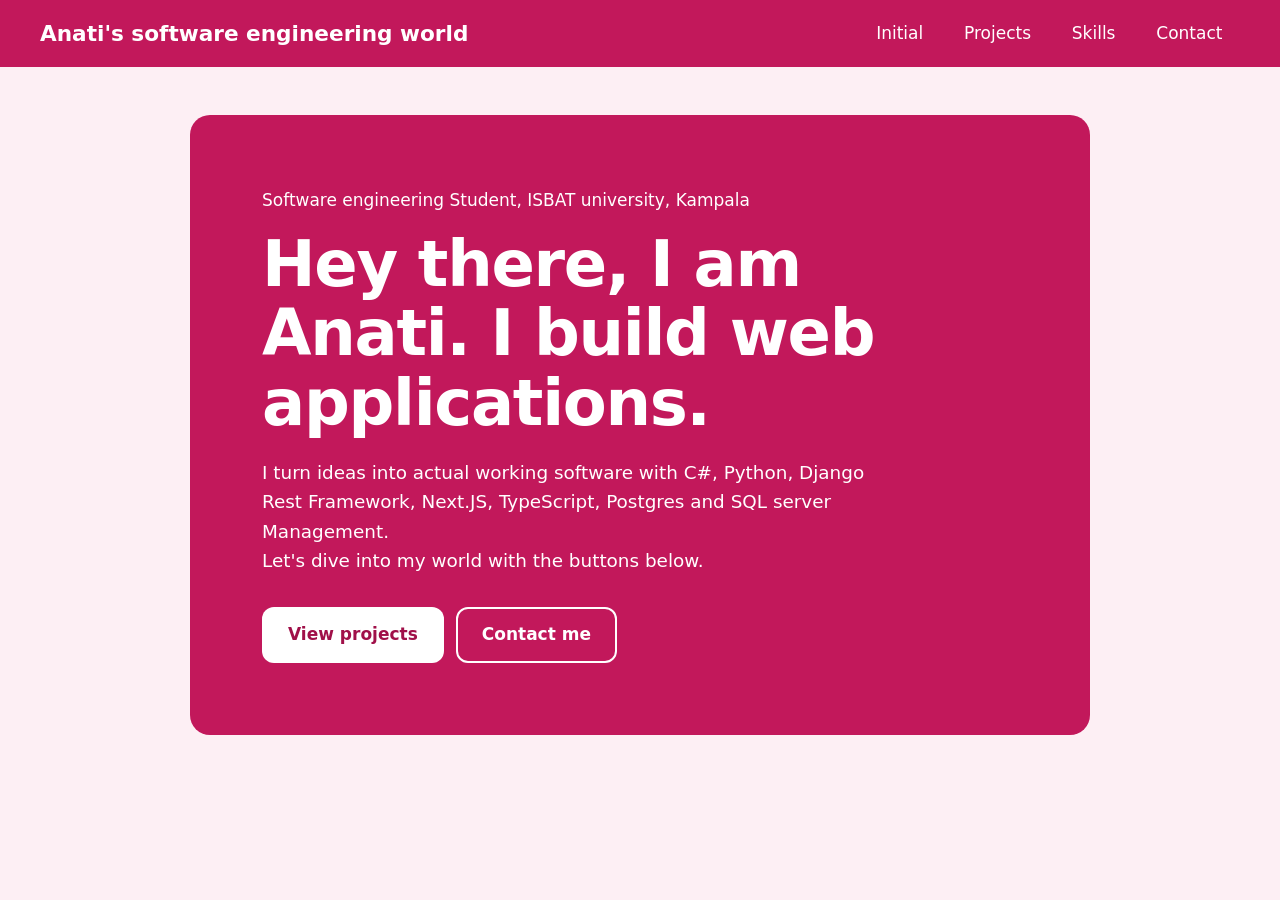
==== Index.html @ aab7dc4d "feature:change name" ====
<!DOCTYPE html>
<html lang="en">
<head>
    <meta charset="UTF-8">
    <meta name="viewport" content="width=device-width, initial-scale=1.0">
    <title>Document</title>
    <link rel="stylesheet" href="portfolio.css">
</head>
<body>
    <header class="mytopbar">
        <span class="name">Anati's software engineering world</span>
        <nav class="tabs" role="planets" aria-label="sections">
            <button class="tab" role="planet" data-view="initial planet" aria-controls="initial planet">Initial</button>
            <button class="tab" role="planet" data-view="project planet" aria-controls="project planet">Projects</button>
            <button class="tab" role="planet" data-view="skills planet" aria-controls="skills planet">Skills</button> 
            <button class="tab" role="planet" data-view="contact planet" aria-controls="contact planet">Contact</button>
        </nav>
    </header>

    <main>
        <section class="view first" id="initial" role="tabpanel" tabindex="-1">
            <p class="para1">Software engineering Student, ISBAT university, Kampala</p>
            <h1>Hey there, I am Anati. I build <span id="role">web applications</span>.</h1>
            <p class="para2">I turn ideas into actual working software with C#, Python, Django Rest Framework, Next.JS, TypeScript, Postgres and SQL server Management. <br/>Let's dive into my world with the buttons below.</p>
            <div class="actions">
                <button class="bt1" data-go="project planet">View projects</button>
                <button class="btn2" data-go="contact planet">Contact me</button>
            </div>
        </section>

        <section class="view" id="project planet" role="tabpanel" tabindex="-1" hidden>
            <h2>Projects</h2>
            <div class="filters" id="filters" role="group" aria-label="Filter Projects"></div>
            <div class="grid" id="projectGrid"></div>
            <p class="empty" id="emptyMsg" hidden>No Projects yet.</p>
        </section>

        <section class="view" id="skills planet" role="tabpanel" tabindex="-1" hidden>
            <h2>Skills</h2>
            <div class="skillsList" id="SkillList"></div>
        </section>

        <section class="view" id="contact" role="tabpanel" tabindex="-1" hidden>
            <h2>Contact</h2>
            <form class="form" id="contactForm" novalidate>
                <label for="name">Name</label>
                <input id="name" name="name" type="text" autocomplete="name">
                <p class="error" id="nameError" role="alert"></p>
                <label for="email">Email</label>
                <input id="email" name="email" type="text" autocomplete="email">
                <p class="error" id="emailError" role="alert"></p>
                <label for="feedback">Feedback</label>
                <textarea id="feedback" name="feedback" rows="4"></textarea>
                <p class="error" id="feedbackError" role="alert"></p>
                <button class="submit_btn" type="submit">Send Feedback</button>
                <p class="status" id="formStatus" role="status"></p>
            </form>
        </section>
    </main>
</body>
</html>
---- portfolio.css ----
:root 
{
  --bg: #fdeff4;
  --surface: #ffffff;
  --ink: #3b1b2b;
  --muted: #76566a;
  --line: #f1c4d5;
  --rose: #c2185b;
  --rose-dark: #a01049;
  --soft: #f9d6e3;
  --danger: #b00020;
  --radius: 12px;
  --display: "Bricolage Grotesque", "Segoe UI", system-ui, sans-serif;
  --body: "Instrument Sans", "Segoe UI", system-ui, sans-serif;
}
*, *::before,*::after { box-sizing: border-box; }

body 
{    
    margin: 0;
    min-height: 100vh;
    background: var(--bg);
    color: var(--ink);
    font-family: var(--body);
    font-size: 1.0625rem;
    line-height: 1.6;
}

:focus-visible { outline: 3px solid var(--ink); outline-offset: 3px; }

.mytopbar 
{
  position: sticky;
  top: 0;
  z-index: 10;
  display: flex;
  align-items: center;
  justify-content: space-between;
  gap: 1rem;
  padding: 0.75rem clamp(1rem, 4vw, 2.5rem);
  background: var(--rose);
  color: #fff;
}

.mytopbar :focus-visible { outline-color: #fff; }

.name 
{
  font-family: var(--display);
  font-weight: 800;
  font-size: clamp(1.05rem, 2.4vw, 1.35rem);
  line-height: 1.2;
}

.tabs { display: flex; gap: 0.35rem; }

.tab 
{
    font: inherit;
    font-weight: 500;
    color: #fff;
    background: transparent;
    border: 0;
    border-radius: 999px;
    padding: 0.5rem 1.1rem;
    cursor: pointer;
}

.tab:hover { background: rgba(255, 255, 255, 0.18); }
.tab[aria-selected="true"] { background: #fff; color: var(--rose-dark); font-weight: 600; }

main 
{
  max-width: 980px;
  margin: 0 auto;
  padding: clamp(1.5rem, 5vw, 3rem) clamp(1rem, 4vw, 2.5rem) 6rem;
}

.view[hidden] { display: none; }
.view:focus { outline: none; }

.view h2 
{
  margin: 0 0 1.5rem;
  font-family: var(--display);
  font-size: clamp(1.9rem, 5vw, 2.6rem);
  letter-spacing: -0.02em;
}

.first {
  padding: clamp(2rem, 7vw, 4.5rem);
  background: var(--rose);
  color: #fff;
  border-radius: 20px;
}

.first :focus-visible { outline-color: #fff; }

.para1 { margin: 0 0 1rem; font-weight: 500; }

.first h1 {
  margin: 0;
  max-width: 18ch;
  font-family: var(--display);
  font-weight: 800;
  font-size: clamp(2.2rem, 7vw, 4rem);
  line-height: 1.08;
  letter-spacing: -0.02em;
}

.para2 { max-width: 52ch; margin: 1.25rem 0 2rem; font-size: 1.15rem; }

.actions { display: flex; flex-wrap: wrap; gap: 0.75rem; }

.bt1, .btn2, .submit_btn {
  font: inherit;
  font-weight: 600;
  padding: 0.75rem 1.5rem;
  border: 2px solid transparent;
  border-radius: var(--radius);
  cursor: pointer;
}

.bt1 { background: #fff; color: var(--rose-dark); }
.bt1:hover { background: var(--soft); }

.btn2 { background: transparent; color: #fff; border-color: #fff; }
.btn2:hover { background: rgba(255, 255, 255, 0.18); }

.submit_btn { background: var(--rose); color: #fff; }
.submit_btn:hover { background: var(--rose-dark); }

.filters { display: flex; flex-wrap: wrap; gap: 0.5rem; margin-bottom: 1.5rem; }

.chip {
  font: inherit;
  color: var(--ink);
  background: var(--surface);
  border: 1px solid var(--line);
  border-radius: 999px;
  padding: 0.35rem 1.1rem;
  cursor: pointer;
}

.chip:hover { border-color: var(--rose); }
.chip[aria-pressed="true"] { background: var(--rose); border-color: var(--rose); color: #fff; }

.grid { display: grid; grid-template-columns: repeat(auto-fill, minmax(270px, 1fr)); gap: 1.25rem; }

.card
 {
  display: flex;
  flex-direction: column;
  padding: 1.5rem;
  background: var(--surface);
  border: 1px solid var(--line);
  border-radius: var(--radius);
}

.card h3 { margin: 0 0 0.5rem; font-family: var(--display); font-size: 1.25rem; }
.card p { margin: 0 0 1rem; color: var(--muted); }

.tags { display: flex; flex-wrap: wrap; gap: 0.4rem; margin: auto 0 1rem; padding: 0; list-style: none; }
.tags li { padding: 0.1rem 0.65rem; font-size: 0.85rem; color: var(--rose-dark); background: var(--soft); border-radius: 999px; }

.links { display: flex; gap: 1.25rem; font-weight: 600; }
.links a { color: var(--rose-dark); }

.empty { color: var(--muted); }

.skillsList { display: grid; gap: 1.25rem; max-width: 640px; }
.skill-row { display: grid; grid-template-columns: 7.5rem 1fr 3rem; align-items: center; gap: 1rem; }
.skill-name { font-weight: 600; }
.skill-bar { height: 12px; background: var(--soft); border-radius: 999px; overflow: hidden; }
.skill-fill { height: 100%; width: 0; background: var(--rose); border-radius: 999px; transition: width 0.7s ease; }
.skill-value { text-align: right; color: var(--muted); font-variant-numeric: tabular-nums; }

.form 
{
  display: grid;
  max-width: 560px;
  padding: 1.5rem;
  background: var(--surface);
  border: 1px solid var(--line);
  border-radius: var(--radius);
}

.form label { margin-top: 1rem; font-weight: 600; }
.form label:first-child { margin-top: 0; }

.form input, .form textarea
 {
  margin-top: 0.4rem;
  padding: 0.7rem 0.9rem;
  font: inherit;
  color: var(--ink);
  background: #fff;
  border: 1px solid #d9a9bd;
  border-radius: 8px;
}

.form input[aria-invalid="true"], .form textarea[aria-invalid="true"] { border-color: var(--danger); }
.form .submit_btn { justify-self: start; margin-top: 1.25rem; }

.error { min-height: 1.2em; margin: 0.3rem 0 0; color: var(--danger); font-size: 0.9rem; }
.status { margin: 1rem 0 0; font-weight: 500; color: var(--rose-dark); }

@media (max-width: 700px)
 {
  .mytopbar { justify-content: center; text-align: center; }
  .tabs {
    position: fixed;
    left: 0;
    right: 0;
    bottom: 0;
    justify-content: space-around;
    padding: 0.5rem;
    background: var(--rose);
    border-top: 1px solid rgba(255, 255, 255, 0.3);
  }
  .tab { flex: 1; padding: 0.7rem 0.25rem; font-size: 0.95rem; }
  .skill-row { grid-template-columns: 6rem 1fr 2.5rem; }
}

@media (prefers-reduced-motion: reduce) { .skill-fill { transition: none; } }
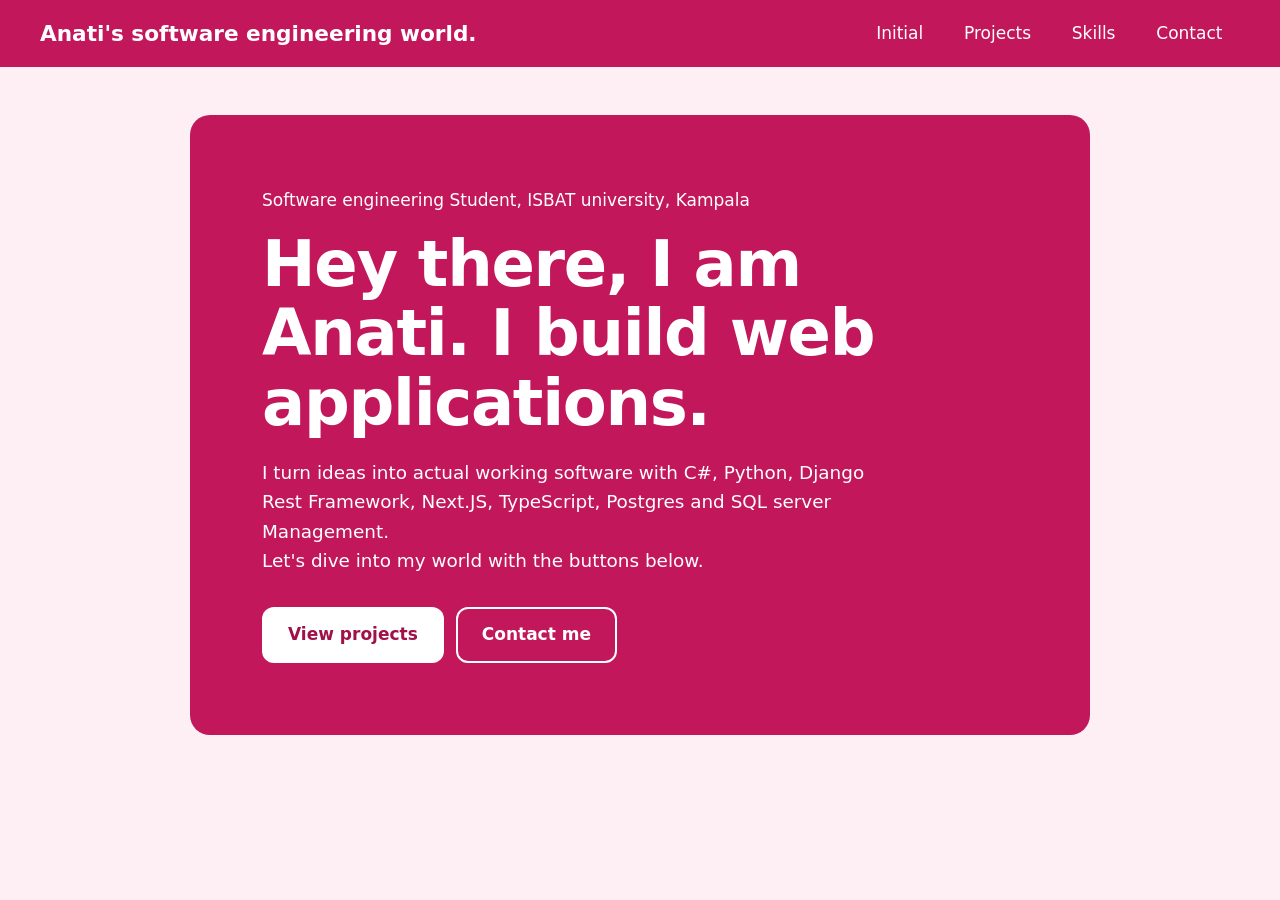
==== commit cd539b8c: "feature:change name" ====
--- a/Index.html
+++ b/Index.html
@@ -8,7 +8,7 @@
 </head>
 <body>
     <header class="mytopbar">
-        <span class="name">Anati's software engineering world</span>
+        <span class="name">Anati's software engineering world.</span>
         <nav class="tabs" role="planets" aria-label="sections">
             <button class="tab" role="planet" data-view="initial planet" aria-controls="initial planet">Initial</button>
             <button class="tab" role="planet" data-view="project planet" aria-controls="project planet">Projects</button>
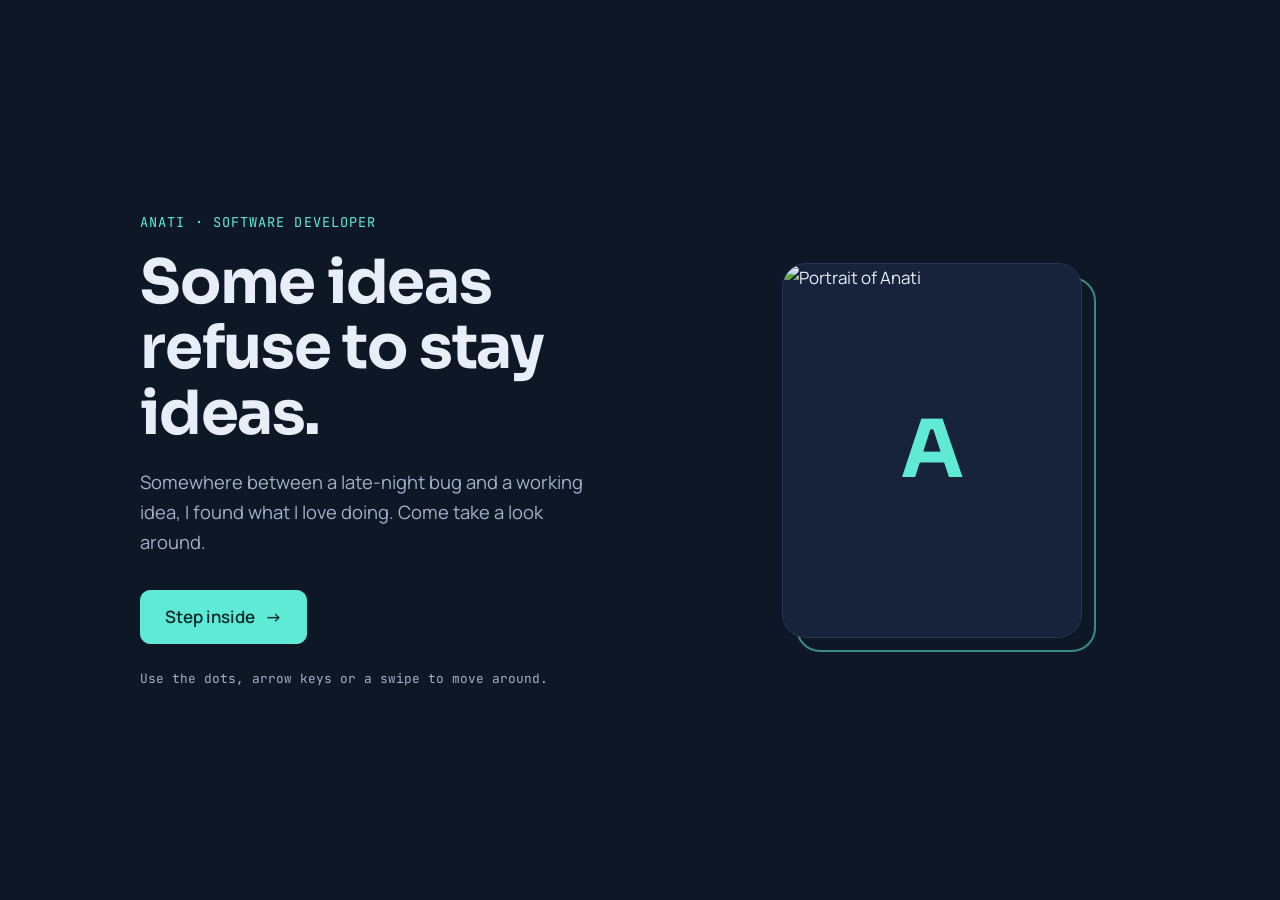
==== commit 1e6c47ad: "feat: make changes to the potfolio" ====
--- a/Index.html
+++ b/Index.html
@@ -1,61 +1,105 @@
 <!DOCTYPE html>
 <html lang="en">
 <head>
-    <meta charset="UTF-8">
-    <meta name="viewport" content="width=device-width, initial-scale=1.0">
-    <title>Document</title>
-    <link rel="stylesheet" href="portfolio.css">
+  <meta charset="UTF-8">
+  <meta name="viewport" content="width=device-width, initial-scale=1, viewport-fit=cover">
+  <title>Anati | Software Developer</title>
+  <meta name="description" content="Portfolio of Anati, a software developer in Kampala building web, desktop and mobile applications.">
+  <meta name="theme-color" content="#0e1726">
+  <link rel="preconnect" href="https://fonts.googleapis.com">
+  <link rel="preconnect" href="https://fonts.gstatic.com" crossorigin>
+  <link href="https://fonts.googleapis.com/css2?family=JetBrains+Mono:wght@400&family=Manrope:wght@400;500;600&family=Sora:wght@600;700&display=swap" rel="stylesheet">
+  <link rel="stylesheet" href="portfolio.css">
 </head>
 <body>
-    <header class="mytopbar">
-        <span class="name">Anati's software engineering world.</span>
-        <nav class="tabs" role="planets" aria-label="sections">
-            <button class="tab" role="planet" data-view="initial planet" aria-controls="initial planet">Initial</button>
-            <button class="tab" role="planet" data-view="project planet" aria-controls="project planet">Projects</button>
-            <button class="tab" role="planet" data-view="skills planet" aria-controls="skills planet">Skills</button> 
-            <button class="tab" role="planet" data-view="contact planet" aria-controls="contact planet">Contact</button>
-        </nav>
-    </header>
+  <main class="stage" id="stage">
+    <section class="panel is-active" id="hello" data-label="Hello" tabindex="-1">
+      <div class="hello">
+        <div class="hello-text">
+          <p class="tag rise" style="--i:0">Anati &middot; Software developer</p>
+          <h1 class="rise" style="--i:1">Some ideas refuse to stay ideas.</h1>
+          <p class="lede rise" style="--i:2">Somewhere between a late-night bug and a working idea, I found what I love doing. Come take a look around.</p>
+          <button class="cta rise" style="--i:3" type="button" data-next>Step inside <span aria-hidden="true">&rarr;</span></button>
+          <p class="hint rise" style="--i:4">Use the dots, arrow keys or a swipe to move around.</p>
+        </div>
+        <figure class="photo rise" style="--i:2">
+          <div class="photo-float">
+            <div class="photo-ring"></div>
+            <div class="photo-frame" id="photoFrame">
+              <span class="photo-fallback" aria-hidden="true">A</span>
+              <img id="portrait" src="photo.jpg" alt="Portrait of Anati" width="320" height="400">
+            </div>
+          </div>
+        </figure>
+      </div>
+    </section>
 
-    <main>
-        <section class="view first" id="initial" role="tabpanel" tabindex="-1">
-            <p class="para1">Software engineering Student, ISBAT university, Kampala</p>
-            <h1>Hey there, I am Anati. I build <span id="role">web applications</span>.</h1>
-            <p class="para2">I turn ideas into actual working software with C#, Python, Django Rest Framework, Next.JS, TypeScript, Postgres and SQL server Management. <br/>Let's dive into my world with the buttons below.</p>
-            <div class="actions">
-                <button class="bt1" data-go="project planet">View projects</button>
-                <button class="btn2" data-go="contact planet">Contact me</button>
+    <section class="panel" id="story" data-label="Story" tabindex="-1">
+      <div class="story">
+        <figure class="photo small rise" style="--i:0">
+          <div class="photo-float">
+            <div class="photo-ring"></div>
+            <div class="photo-frame">
+              <span class="photo-fallback" aria-hidden="true">A</span>
+              <img src="photo2.jpg" alt="Anati" width="240" height="240">
             </div>
-        </section>
+          </div>
+          <figcaption class="caption">Kampala, Uganda</figcaption>
+        </figure>
+        <div>
+          <p class="kicker rise" style="--i:1">01 / Behind the code</p>
+          <h2 class="rise" style="--i:2">The person behind the screen.</h2>
+          <p class="body rise" style="--i:3">I&rsquo;m Anati, a software engineering student at ISBAT University in Kampala. I enjoy turning everyday problems into things people can actually use, and I care about work that feels simple even when it is not.</p>
+          <p class="body rise" style="--i:4">This corner of the internet is built as scenes, not pages. Keep going.</p>
+          <button class="cta ghost rise" style="--i:5" type="button" data-next>Next: the work <span aria-hidden="true">&rarr;</span></button>
+        </div>
+      </div>
+    </section>
 
-        <section class="view" id="project planet" role="tabpanel" tabindex="-1" hidden>
-            <h2>Projects</h2>
-            <div class="filters" id="filters" role="group" aria-label="Filter Projects"></div>
-            <div class="grid" id="projectGrid"></div>
-            <p class="empty" id="emptyMsg" hidden>No Projects yet.</p>
-        </section>
+    <section class="panel" id="work" data-label="Work" tabindex="-1">
+      <div class="panel-inner">
+        <header>
+          <p class="kicker rise" style="--i:0">02 / The work</p>
+          <h2 class="rise" style="--i:1">Ideas that turned into working software.</h2>
+        </header>
+        <div class="scroll rise" style="--i:2" tabindex="0" aria-label="Projects">
+          <div class="cards" id="cards"></div>
+          <div class="more-wrap"><button class="more-btn" id="moreBtn" type="button" aria-expanded="false">View more projects</button></div>
+        </div>
+        <button class="cta ghost rise" style="--i:3" type="button" data-next>Next: the toolkit <span aria-hidden="true">&rarr;</span></button>
+      </div>
+    </section>
 
-        <section class="view" id="skills planet" role="tabpanel" tabindex="-1" hidden>
-            <h2>Skills</h2>
-            <div class="skillsList" id="SkillList"></div>
-        </section>
+    <section class="panel" id="toolkit" data-label="Toolkit" tabindex="-1">
+      <div class="panel-inner">
+        <header>
+          <p class="kicker rise" style="--i:0">03 / The toolkit</p>
+          <h2 class="rise" style="--i:1">The tools I reach for.</h2>
+        </header>
+        <div class="scroll rise" style="--i:2" tabindex="0" aria-label="Skills">
+          <div id="groups"></div>
+        </div>
+        <button class="cta ghost rise" style="--i:3" type="button" data-next>Next: say hello <span aria-hidden="true">&rarr;</span></button>
+      </div>
+    </section>
 
-        <section class="view" id="contact" role="tabpanel" tabindex="-1" hidden>
-            <h2>Contact</h2>
-            <form class="form" id="contactForm" novalidate>
-                <label for="name">Name</label>
-                <input id="name" name="name" type="text" autocomplete="name">
-                <p class="error" id="nameError" role="alert"></p>
-                <label for="email">Email</label>
-                <input id="email" name="email" type="text" autocomplete="email">
-                <p class="error" id="emailError" role="alert"></p>
-                <label for="feedback">Feedback</label>
-                <textarea id="feedback" name="feedback" rows="4"></textarea>
-                <p class="error" id="feedbackError" role="alert"></p>
-                <button class="submit_btn" type="submit">Send Feedback</button>
-                <p class="status" id="formStatus" role="status"></p>
-            </form>
-        </section>
-    </main>
+    <section class="panel" id="connect" data-label="Connect" tabindex="-1">
+      <div class="panel-inner">
+        <header>
+          <p class="kicker rise" style="--i:0">04 / Say hello</p>
+          <h2 class="rise" style="--i:1">Let&rsquo;s build something together.</h2>
+          <p class="sub rise" style="--i:2">Pick whichever channel suits you best.</p>
+        </header>
+        <div class="scroll rise" style="--i:3" tabindex="0" aria-label="Contact links">
+          <div class="rows" id="contactList"></div>
+        </div>
+        <button class="cta ghost rise" style="--i:4" type="button" data-next><span aria-hidden="true">&larr;</span> Back to the start</button>
+      </div>
+    </section>
+  </main>
+
+  <nav class="rail" id="rail" aria-label="Sections"></nav>
+
+  <script src="script.js"></script>
 </body>
 </html>
--- a/portfolio.css
+++ b/portfolio.css
@@ -1,225 +1,329 @@
-:root 
-{
-  --bg: #fdeff4;
-  --surface: #ffffff;
-  --ink: #3b1b2b;
-  --muted: #76566a;
-  --line: #f1c4d5;
-  --rose: #c2185b;
-  --rose-dark: #a01049;
-  --soft: #f9d6e3;
-  --danger: #b00020;
-  --radius: 12px;
-  --display: "Bricolage Grotesque", "Segoe UI", system-ui, sans-serif;
-  --body: "Instrument Sans", "Segoe UI", system-ui, sans-serif;
-}
-*, *::before,*::after { box-sizing: border-box; }
-
-body 
-{    
-    margin: 0;
-    min-height: 100vh;
-    background: var(--bg);
-    color: var(--ink);
-    font-family: var(--body);
-    font-size: 1.0625rem;
-    line-height: 1.6;
-}
-
-:focus-visible { outline: 3px solid var(--ink); outline-offset: 3px; }
-
-.mytopbar 
-{
-  position: sticky;
-  top: 0;
-  z-index: 10;
+:root {
+  --bg: #0e1726;
+  --surface: #16233a;
+  --line: #26374f;
+  --ink: #e8eef8;
+  --muted: #a3b1c6;
+  --accent: #5eead4;
+  --accent-ink: #082a2f;
+  --head: "Sora", "Segoe UI", system-ui, sans-serif;
+  --body: "Manrope", "Segoe UI", system-ui, sans-serif;
+  --mono: "JetBrains Mono", ui-monospace, Consolas, monospace;
+  --ease: cubic-bezier(0.22, 0.8, 0.3, 1);
+  color-scheme: dark;
+  box-sizing: border-box;
+  padding-top: env(safe-area-inset-top, 0px);
+  padding-bottom: env(safe-area-inset-bottom, 0px);
+}
+
+*, *::before, *::after { box-sizing: inherit; }
+
+html, body { height: 100%; margin: 0; }
+
+body {
+  background: var(--bg);
+  color: var(--ink);
+  font-family: var(--body);
+  font-size: 1.0625rem;
+  line-height: 1.65;
+  overflow: hidden;
+}
+
+:focus-visible { outline: 2px solid var(--accent); outline-offset: 3px; }
+
+.stage { position: relative; height: 100%; overflow: hidden; }
+
+.panel {
+  position: absolute;
+  inset: 0;
   display: flex;
+  overflow-y: auto;
+  padding: clamp(1.25rem, 5vw, 4rem);
+  opacity: 0;
+  visibility: hidden;
+  pointer-events: none;
+  transform: translateX(var(--shift, 0px));
+  transition: opacity 0.55s ease, transform 0.55s var(--ease), visibility 0s linear 0.55s;
+}
+
+.panel:focus { outline: none; }
+.panel.is-before { --shift: -48px; }
+.panel.is-after { --shift: 48px; }
+
+.panel.is-active {
+  opacity: 1;
+  visibility: visible;
+  pointer-events: auto;
+  transform: none;
+  transition: opacity 0.55s ease 0.1s, transform 0.55s var(--ease) 0.1s, visibility 0s;
+}
+
+.rise {
+  opacity: 0;
+  transform: translateY(14px);
+  transition: opacity 0.6s ease, transform 0.6s var(--ease);
+}
+
+.panel.is-active .rise {
+  opacity: 1;
+  transform: none;
+  transition-delay: calc(var(--i, 0) * 90ms + 250ms);
+}
+
+.hello {
+  display: grid;
+  grid-template-columns: 1.1fr 0.9fr;
   align-items: center;
-  justify-content: space-between;
-  gap: 1rem;
-  padding: 0.75rem clamp(1rem, 4vw, 2.5rem);
-  background: var(--rose);
-  color: #fff;
-}
-
-.mytopbar :focus-visible { outline-color: #fff; }
-
-.name 
-{
-  font-family: var(--display);
-  font-weight: 800;
-  font-size: clamp(1.05rem, 2.4vw, 1.35rem);
-  line-height: 1.2;
-}
-
-.tabs { display: flex; gap: 0.35rem; }
-
-.tab 
-{
-    font: inherit;
-    font-weight: 500;
-    color: #fff;
-    background: transparent;
-    border: 0;
-    border-radius: 999px;
-    padding: 0.5rem 1.1rem;
-    cursor: pointer;
-}
-
-.tab:hover { background: rgba(255, 255, 255, 0.18); }
-.tab[aria-selected="true"] { background: #fff; color: var(--rose-dark); font-weight: 600; }
-
-main 
-{
-  max-width: 980px;
-  margin: 0 auto;
-  padding: clamp(1.5rem, 5vw, 3rem) clamp(1rem, 4vw, 2.5rem) 6rem;
-}
-
-.view[hidden] { display: none; }
-.view:focus { outline: none; }
-
-.view h2 
-{
-  margin: 0 0 1.5rem;
-  font-family: var(--display);
-  font-size: clamp(1.9rem, 5vw, 2.6rem);
-  letter-spacing: -0.02em;
-}
-
-.first {
-  padding: clamp(2rem, 7vw, 4.5rem);
-  background: var(--rose);
-  color: #fff;
-  border-radius: 20px;
-}
-
-.first :focus-visible { outline-color: #fff; }
-
-.para1 { margin: 0 0 1rem; font-weight: 500; }
-
-.first h1 {
+  gap: clamp(2rem, 6vw, 5rem);
+  width: 100%;
+  max-width: 1000px;
+  margin: auto;
+}
+
+.tag {
+  margin: 0 0 1rem;
+  font-family: var(--mono);
+  font-size: 0.85rem;
+  letter-spacing: 0.08em;
+  text-transform: uppercase;
+  color: var(--accent);
+}
+
+.hello h1 {
   margin: 0;
-  max-width: 18ch;
-  font-family: var(--display);
-  font-weight: 800;
-  font-size: clamp(2.2rem, 7vw, 4rem);
+  font-family: var(--head);
+  font-weight: 700;
+  font-size: clamp(2.2rem, 5.5vw, 3.8rem);
   line-height: 1.08;
   letter-spacing: -0.02em;
 }
 
-.para2 { max-width: 52ch; margin: 1.25rem 0 2rem; font-size: 1.15rem; }
-
-.actions { display: flex; flex-wrap: wrap; gap: 0.75rem; }
-
-.bt1, .btn2, .submit_btn {
+.lede { max-width: 42ch; margin: 1.25rem 0 2rem; color: var(--muted); font-size: 1.15rem; }
+
+.cta {
+  display: inline-flex;
+  align-items: center;
+  gap: 0.6rem;
   font: inherit;
   font-weight: 600;
+  color: var(--accent-ink);
+  background: var(--accent);
+  border: 1px solid var(--accent);
+  border-radius: 10px;
   padding: 0.75rem 1.5rem;
-  border: 2px solid transparent;
-  border-radius: var(--radius);
   cursor: pointer;
 }
 
-.bt1 { background: #fff; color: var(--rose-dark); }
-.bt1:hover { background: var(--soft); }
-
-.btn2 { background: transparent; color: #fff; border-color: #fff; }
-.btn2:hover { background: rgba(255, 255, 255, 0.18); }
-
-.submit_btn { background: var(--rose); color: #fff; }
-.submit_btn:hover { background: var(--rose-dark); }
-
-.filters { display: flex; flex-wrap: wrap; gap: 0.5rem; margin-bottom: 1.5rem; }
-
-.chip {
-  font: inherit;
-  color: var(--ink);
-  background: var(--surface);
-  border: 1px solid var(--line);
-  border-radius: 999px;
-  padding: 0.35rem 1.1rem;
-  cursor: pointer;
-}
-
-.chip:hover { border-color: var(--rose); }
-.chip[aria-pressed="true"] { background: var(--rose); border-color: var(--rose); color: #fff; }
-
-.grid { display: grid; grid-template-columns: repeat(auto-fill, minmax(270px, 1fr)); gap: 1.25rem; }
-
-.card
- {
+.cta span { transition: transform 0.25s var(--ease); }
+.cta:hover span { transform: translateX(4px); }
+.cta.ghost { color: var(--ink); background: transparent; border-color: var(--line); }
+.cta.ghost:hover { border-color: var(--accent); color: var(--accent); }
+
+.photo { position: relative; justify-self: center; width: min(300px, 70vw); aspect-ratio: 4 / 5; margin: 0; }
+.photo.rise { transform: translateY(18px) scale(0.96); }
+
+.photo-float { position: absolute; inset: 0; animation: drift 7s ease-in-out infinite; }
+
+.photo-ring {
+  position: absolute;
+  inset: 0;
+  border: 2px solid var(--accent);
+  border-radius: 24px;
+  opacity: 0.55;
+  transform: translate(14px, 14px);
+  animation: breathe 7s ease-in-out infinite;
+}
+
+.photo-frame {
+  position: absolute;
+  inset: 0;
+  display: grid;
+  place-items: center;
+  overflow: hidden;
+  border-radius: 24px;
+  background: var(--surface);
+  border: 1px solid var(--line);
+}
+
+.photo-fallback { font-family: var(--head); font-size: 5rem; font-weight: 700; color: var(--accent); }
+
+.photo-frame img {
+  position: absolute;
+  inset: 0;
+  width: 100%;
+  height: 100%;
+  object-fit: cover;
+  display: block;
+}
+
+.photo-frame.no-photo img { display: none; }
+
+@keyframes drift { 0%, 100% { transform: translateY(0); } 50% { transform: translateY(-10px); } }
+@keyframes breathe { 0%, 100% { opacity: 0.4; } 50% { opacity: 0.75; } }
+
+.panel-inner {
   display: flex;
   flex-direction: column;
-  padding: 1.5rem;
-  background: var(--surface);
-  border: 1px solid var(--line);
-  border-radius: var(--radius);
-}
-
-.card h3 { margin: 0 0 0.5rem; font-family: var(--display); font-size: 1.25rem; }
-.card p { margin: 0 0 1rem; color: var(--muted); }
-
+  align-items: flex-start;
+  width: 100%;
+  max-width: 1040px;
+  height: 100%;
+  min-height: 0;
+  margin: auto;
+}
+
+.kicker { margin: 0 0 0.5rem; font-family: var(--mono); font-size: 0.85rem; letter-spacing: 0.08em; text-transform: uppercase; color: var(--accent); }
+
+.panel-inner h2 { margin: 0; max-width: 24ch; font-family: var(--head); font-size: clamp(1.6rem, 4vw, 2.5rem); line-height: 1.15; letter-spacing: -0.02em; }
+
+.sub { margin: 0.75rem 0 0; color: var(--muted); }
+
+.scroll {
+  flex: 1;
+  min-height: 0;
+  width: 100%;
+  margin: 1.5rem 0;
+  padding: 0.25rem 0.5rem 0.25rem 0.25rem;
+  overflow-y: auto;
+  overscroll-behavior: contain;
+  scrollbar-width: thin;
+  scrollbar-color: var(--line) transparent;
+}
+
+.cards { display: grid; grid-template-columns: repeat(auto-fill, minmax(260px, 1fr)); gap: 1rem; }
+
+.card {
+  display: flex;
+  flex-direction: column;
+  padding: 1.4rem;
+  color: inherit;
+  text-decoration: none;
+  background: var(--surface);
+  border: 1px solid var(--line);
+  border-radius: 14px;
+  transition: transform 0.3s var(--ease), border-color 0.3s ease;
+}
+
+.card:hover { transform: translateY(-3px); border-color: var(--accent); }
+.card h3 { margin: 0 0 0.4rem; font-family: var(--head); font-size: 1.1rem; }
+.card p { margin: 0 0 1rem; color: var(--muted); font-size: 0.97rem; }
 .tags { display: flex; flex-wrap: wrap; gap: 0.4rem; margin: auto 0 1rem; padding: 0; list-style: none; }
-.tags li { padding: 0.1rem 0.65rem; font-size: 0.85rem; color: var(--rose-dark); background: var(--soft); border-radius: 999px; }
-
-.links { display: flex; gap: 1.25rem; font-weight: 600; }
-.links a { color: var(--rose-dark); }
-
-.empty { color: var(--muted); }
-
-.skillsList { display: grid; gap: 1.25rem; max-width: 640px; }
-.skill-row { display: grid; grid-template-columns: 7.5rem 1fr 3rem; align-items: center; gap: 1rem; }
-.skill-name { font-weight: 600; }
-.skill-bar { height: 12px; background: var(--soft); border-radius: 999px; overflow: hidden; }
-.skill-fill { height: 100%; width: 0; background: var(--rose); border-radius: 999px; transition: width 0.7s ease; }
-.skill-value { text-align: right; color: var(--muted); font-variant-numeric: tabular-nums; }
-
-.form 
-{
+.tags li { padding: 0.1rem 0.65rem; font-family: var(--mono); font-size: 0.78rem; color: var(--accent); border: 1px solid var(--line); border-radius: 999px; }
+.more { font-weight: 600; font-size: 0.95rem; color: var(--ink); }
+.card:hover .more { color: var(--accent); }
+
+.group { margin-bottom: 2rem; }
+.group h3 { margin: 0 0 0.75rem; font-family: var(--mono); font-weight: 400; font-size: 0.85rem; letter-spacing: 0.08em; text-transform: uppercase; color: var(--muted); }
+.chips { display: flex; flex-wrap: wrap; gap: 0.6rem; }
+
+.chip {
+  padding: 0.45rem 1rem;
+  background: var(--surface);
+  border: 1px solid var(--line);
+  border-radius: 999px;
+  opacity: 0;
+  transform: translateY(8px);
+  transition: opacity 0.45s ease, transform 0.45s var(--ease), border-color 0.25s ease;
+}
+
+.panel.is-active .chip { opacity: 1; transform: none; transition-delay: calc(var(--i, 0) * 35ms + 450ms); }
+.panel.is-active .chip:hover { border-color: var(--accent); transition-delay: 0s; }
+
+.rows { display: grid; gap: 0.75rem; max-width: 640px; }
+
+.row {
   display: grid;
-  max-width: 560px;
-  padding: 1.5rem;
-  background: var(--surface);
-  border: 1px solid var(--line);
-  border-radius: var(--radius);
-}
-
-.form label { margin-top: 1rem; font-weight: 600; }
-.form label:first-child { margin-top: 0; }
-
-.form input, .form textarea
- {
-  margin-top: 0.4rem;
-  padding: 0.7rem 0.9rem;
-  font: inherit;
+  grid-template-columns: auto 1fr auto;
+  align-items: center;
+  gap: 1rem;
+  padding: 1.1rem 1.4rem;
+  color: inherit;
+  text-decoration: none;
+  background: var(--surface);
+  border: 1px solid var(--line);
+  border-radius: 14px;
+  transition: border-color 0.3s ease, transform 0.3s var(--ease);
+}
+
+.row:hover { border-color: var(--accent); transform: translateX(4px); }
+.row-icon { display: grid; place-items: center; width: 46px; height: 46px; color: var(--accent); background: var(--bg); border: 1px solid var(--line); border-radius: 12px; transition: background 0.3s ease, color 0.3s ease, border-color 0.3s ease; }
+.row:hover .row-icon { color: var(--accent-ink); background: var(--accent); border-color: var(--accent); }
+.row-text { display: flex; flex-direction: column; min-width: 0; }
+.row-label { font-family: var(--mono); font-size: 0.85rem; letter-spacing: 0.06em; text-transform: uppercase; color: var(--accent); }
+.row-value { overflow-wrap: anywhere; }
+.row-arrow { color: var(--muted); transition: transform 0.25s var(--ease), color 0.25s ease; }
+.row:hover .row-arrow { color: var(--accent); transform: translateX(3px); }
+
+.rail { position: fixed; z-index: 5; top: 50%; right: 1.25rem; display: flex; flex-direction: column; gap: 8px; transform: translateY(-50%); --progress: 0; }
+.rail::before, .rail::after { content: ""; position: absolute; left: 50%; top: 14px; width: 2px; margin-left: -1px; border-radius: 2px; }
+.rail::before { bottom: 14px; background: var(--line); }
+.rail::after { height: calc((100% - 28px) * var(--progress)); background: var(--accent); transition: height 0.5s var(--ease); }
+
+.dot { position: relative; z-index: 1; display: grid; place-items: center; width: 28px; height: 28px; padding: 0; background: none; border: 0; cursor: pointer; }
+.dot::before { content: ""; width: 14px; height: 14px; border-radius: 999px; background: var(--bg); border: 2px solid var(--muted); transition: height 0.35s var(--ease), width 0.35s var(--ease), background 0.3s ease, border-color 0.3s ease; }
+.dot:hover::before { border-color: var(--accent); }
+.dot.visited::before { background: var(--accent); border-color: var(--accent); }
+.dot[aria-current="true"]::before { height: 24px; background: var(--accent); border-color: var(--accent); }
+
+.dot-label {
+  position: absolute;
+  right: 100%;
+  margin-right: 0.4rem;
+  padding: 0.15rem 0.6rem;
+  font-family: var(--mono);
+  font-size: 0.75rem;
+  white-space: nowrap;
   color: var(--ink);
-  background: #fff;
-  border: 1px solid #d9a9bd;
-  border-radius: 8px;
-}
-
-.form input[aria-invalid="true"], .form textarea[aria-invalid="true"] { border-color: var(--danger); }
-.form .submit_btn { justify-self: start; margin-top: 1.25rem; }
-
-.error { min-height: 1.2em; margin: 0.3rem 0 0; color: var(--danger); font-size: 0.9rem; }
-.status { margin: 1rem 0 0; font-weight: 500; color: var(--rose-dark); }
-
-@media (max-width: 700px)
- {
-  .mytopbar { justify-content: center; text-align: center; }
-  .tabs {
-    position: fixed;
-    left: 0;
-    right: 0;
-    bottom: 0;
-    justify-content: space-around;
-    padding: 0.5rem;
-    background: var(--rose);
-    border-top: 1px solid rgba(255, 255, 255, 0.3);
-  }
-  .tab { flex: 1; padding: 0.7rem 0.25rem; font-size: 0.95rem; }
-  .skill-row { grid-template-columns: 6rem 1fr 2.5rem; }
-}
-
-@media (prefers-reduced-motion: reduce) { .skill-fill { transition: none; } }
+  background: var(--surface);
+  border: 1px solid var(--line);
+  border-radius: 6px;
+  opacity: 0;
+  pointer-events: none;
+  transition: opacity 0.25s ease;
+}
+
+.dot:hover .dot-label, .dot:focus-visible .dot-label { opacity: 1; }
+
+.hint { margin: 1.5rem 0 0; font-family: var(--mono); font-size: 0.8rem; color: var(--muted); }
+
+.story { display: grid; grid-template-columns: 0.8fr 1.2fr; align-items: center; gap: clamp(2rem, 6vw, 4.5rem); width: 100%; max-width: 920px; margin: auto; }
+.story h2 { margin: 0 0 1rem; font-family: var(--head); font-size: clamp(1.6rem, 4vw, 2.5rem); line-height: 1.15; letter-spacing: -0.02em; }
+.story .body { max-width: 46ch; margin: 0 0 1rem; color: var(--muted); font-size: 1.1rem; }
+
+.story .cta { margin-top: 0.75rem; }
+
+.photo.small { width: min(230px, 60vw); aspect-ratio: 1; }
+.photo.small .photo-float { animation: none; transform: rotate(-3deg); }
+.photo.small .photo-ring { animation: none; opacity: 0.55; border-radius: 20px; }
+.photo.small .photo-frame { border-radius: 20px; }
+.photo.small .photo-fallback { font-size: 3.5rem; }
+.caption { position: absolute; top: 100%; left: 0; right: 0; margin-top: 1.4rem; font-family: var(--mono); font-size: 0.8rem; text-align: center; color: var(--muted); }
+
+.more-wrap { display: flex; margin-top: 1.5rem; }
+.more-btn { font: inherit; font-weight: 600; color: var(--ink); background: transparent; border: 1px dashed var(--muted); border-radius: 10px; padding: 0.7rem 1.4rem; cursor: pointer; transition: border-color 0.25s ease, color 0.25s ease; }
+.more-btn:hover { border-color: var(--accent); color: var(--accent); }
+.card.extra[hidden] { display: none; }
+.card.extra.reveal { animation: reveal 0.5s var(--ease) both; animation-delay: calc(var(--n, 0) * 70ms); }
+@keyframes reveal { from { opacity: 0; transform: translateY(14px); } to { opacity: 1; transform: none; } }
+
+@media (max-width: 800px) {
+  .panel { padding-bottom: 4.5rem; }
+  .hello { grid-template-columns: 1fr; justify-items: center; text-align: center; gap: 1.75rem; }
+  .photo { order: -1; width: 150px; }
+  .photo-fallback { font-size: 3rem; }
+  .lede { margin-inline: auto; }
+  .rail { top: auto; bottom: 1rem; right: auto; left: 50%; flex-direction: row; transform: translateX(-50%); }
+  .rail::before, .rail::after { top: 50%; left: 14px; height: 2px; margin: -1px 0 0; }
+  .rail::before { right: 14px; bottom: auto; width: auto; }
+  .rail::after { right: auto; width: calc((100% - 28px) * var(--progress)); transition: width 0.5s var(--ease); }
+  .dot[aria-current="true"]::before { height: 14px; width: 24px; }
+  .dot-label { display: none; }
+  .story { grid-template-columns: 1fr; justify-items: center; text-align: center; gap: 2.5rem; }
+  .photo.small { order: -1; width: 130px; }
+  .story .body { margin-inline: auto; }
+  .row { padding: 1rem; }
+}
+
+@media (prefers-reduced-motion: reduce) {
+  *, *::before, *::after { animation: none !important; transition-duration: 0.01ms !important; transition-delay: 0s !important; }
+}
